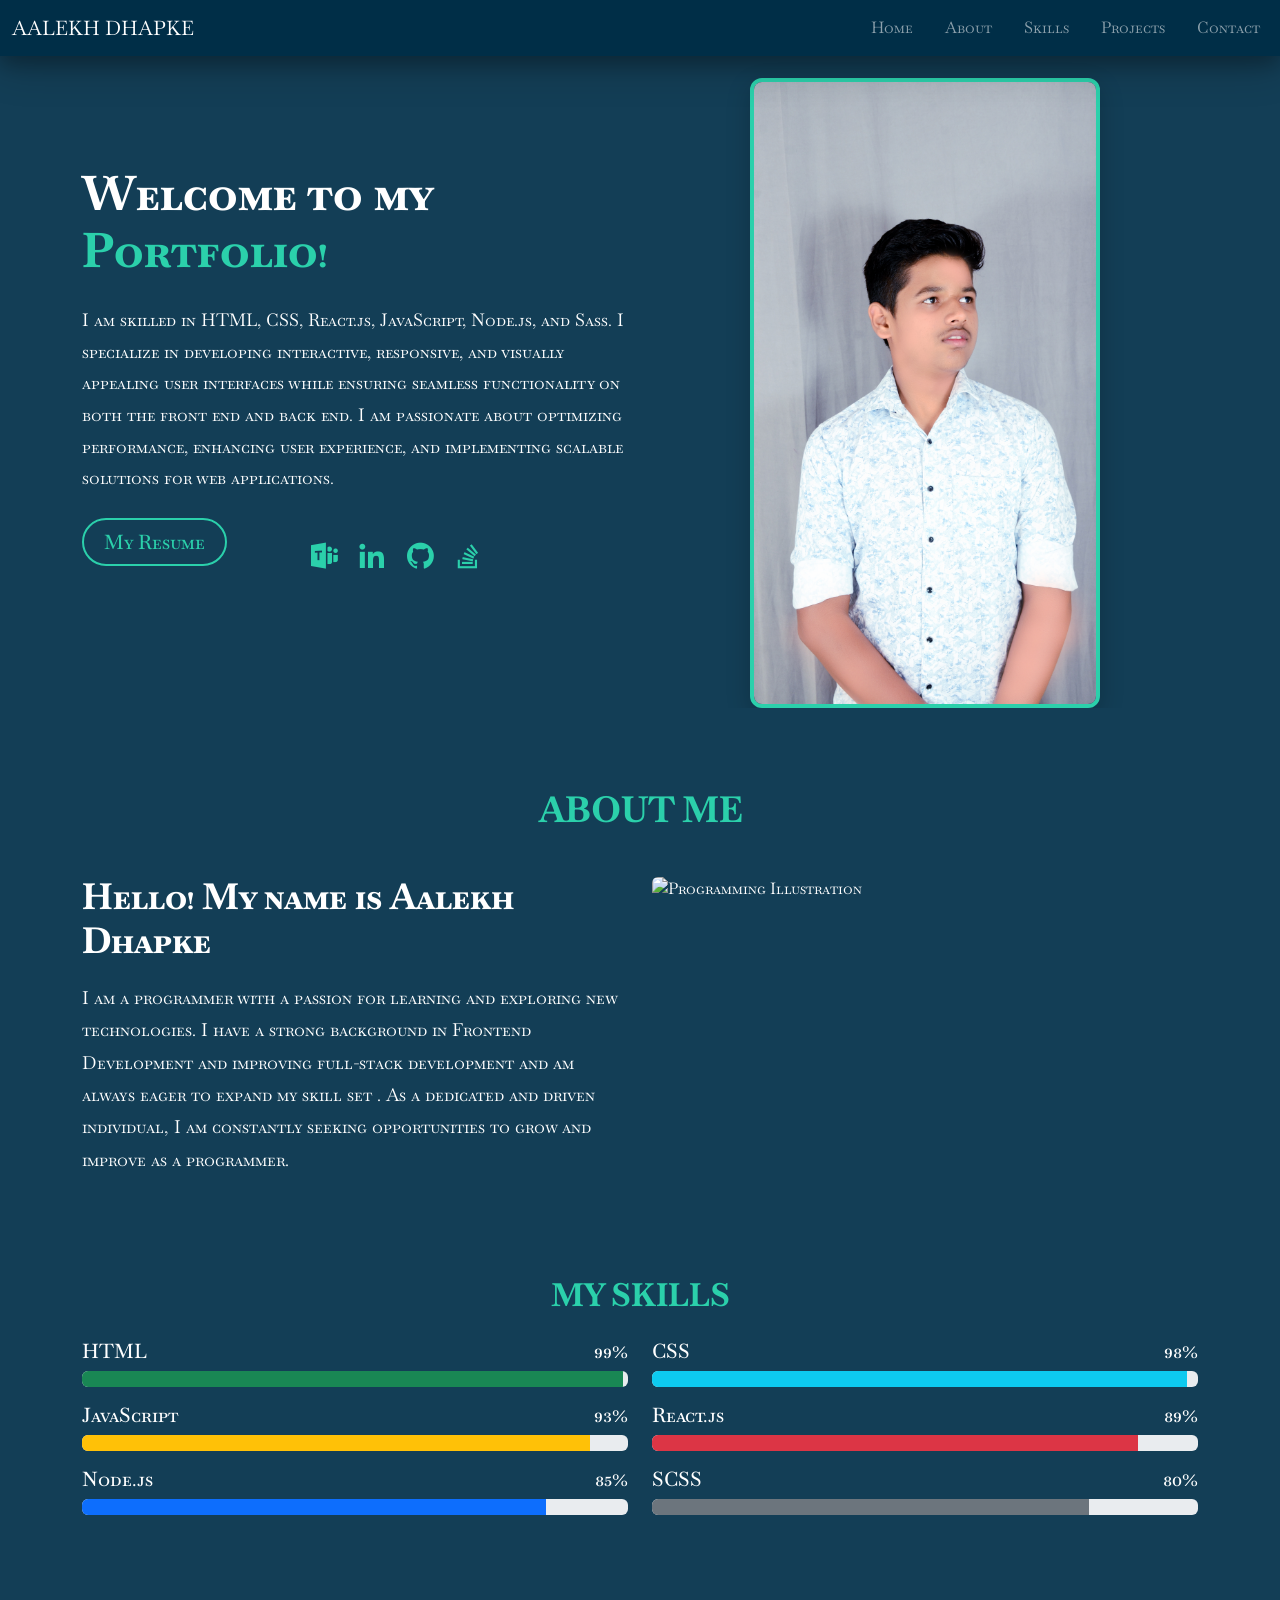
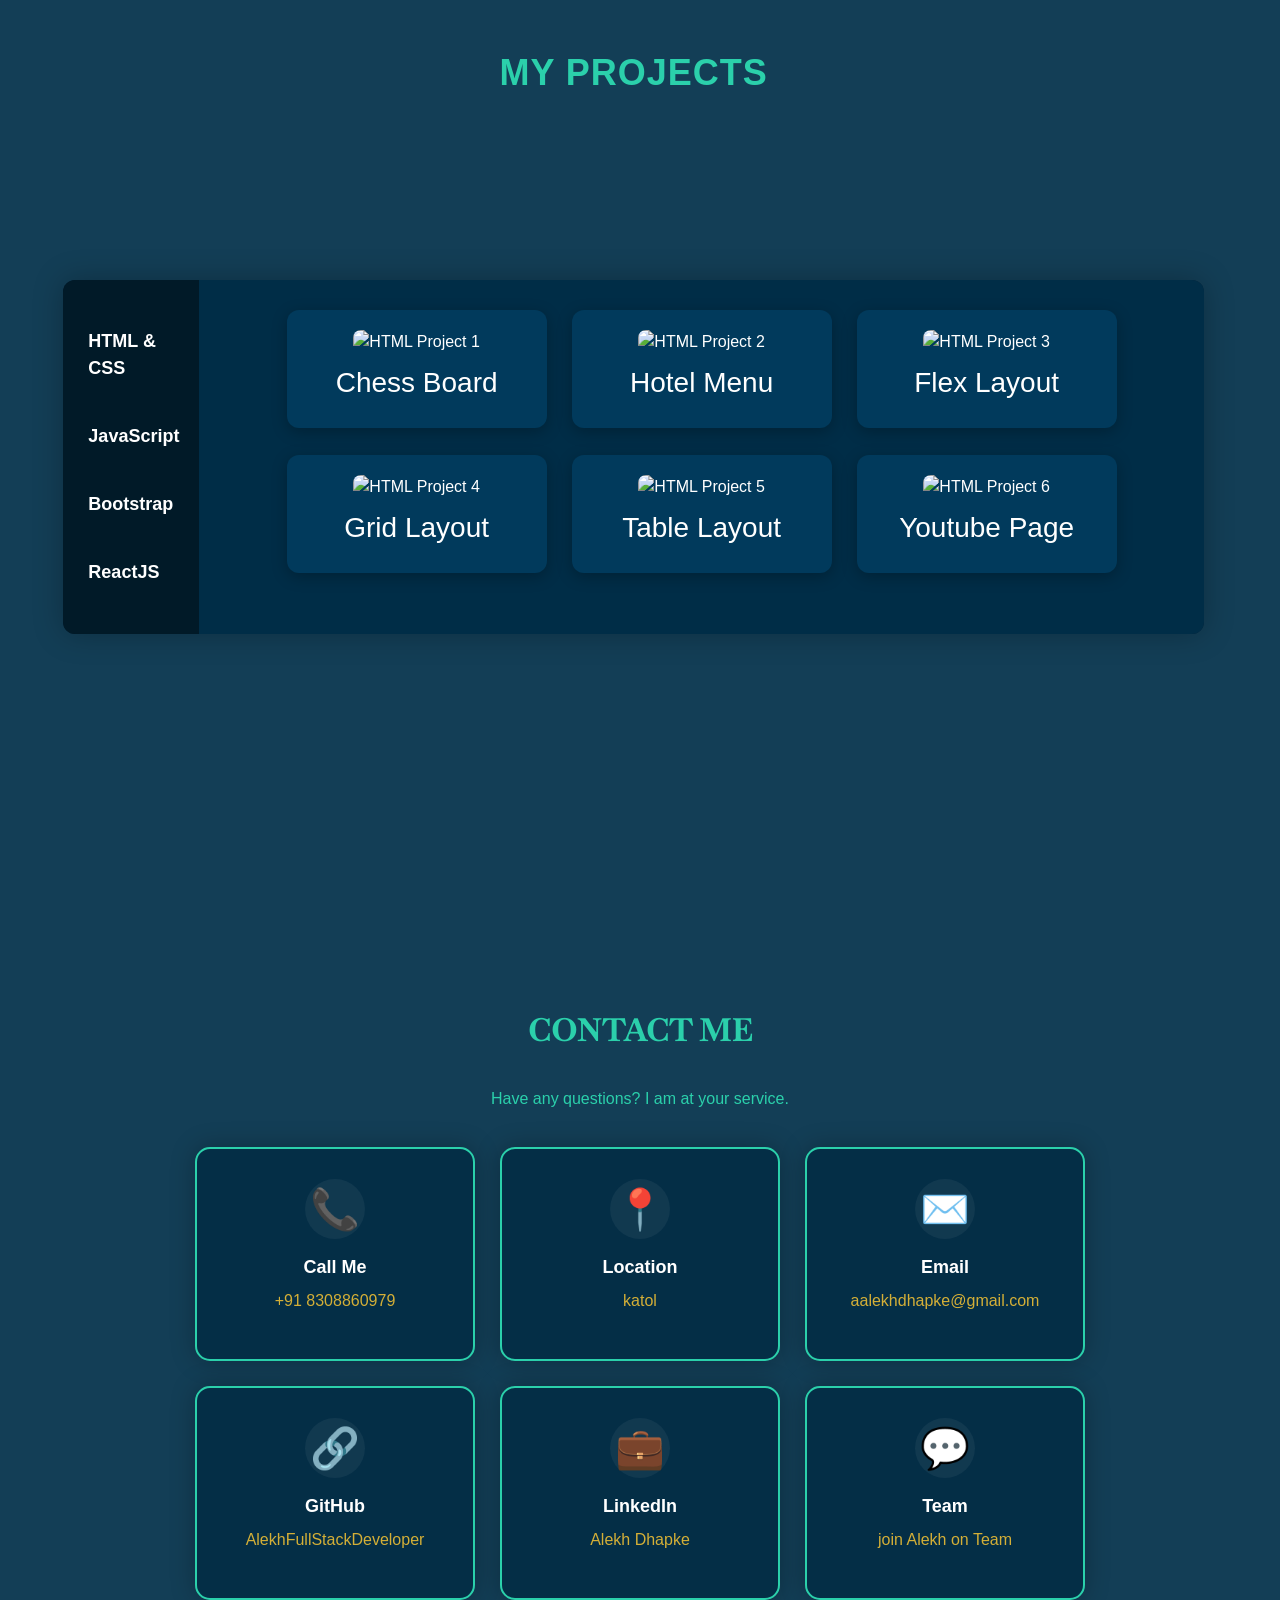
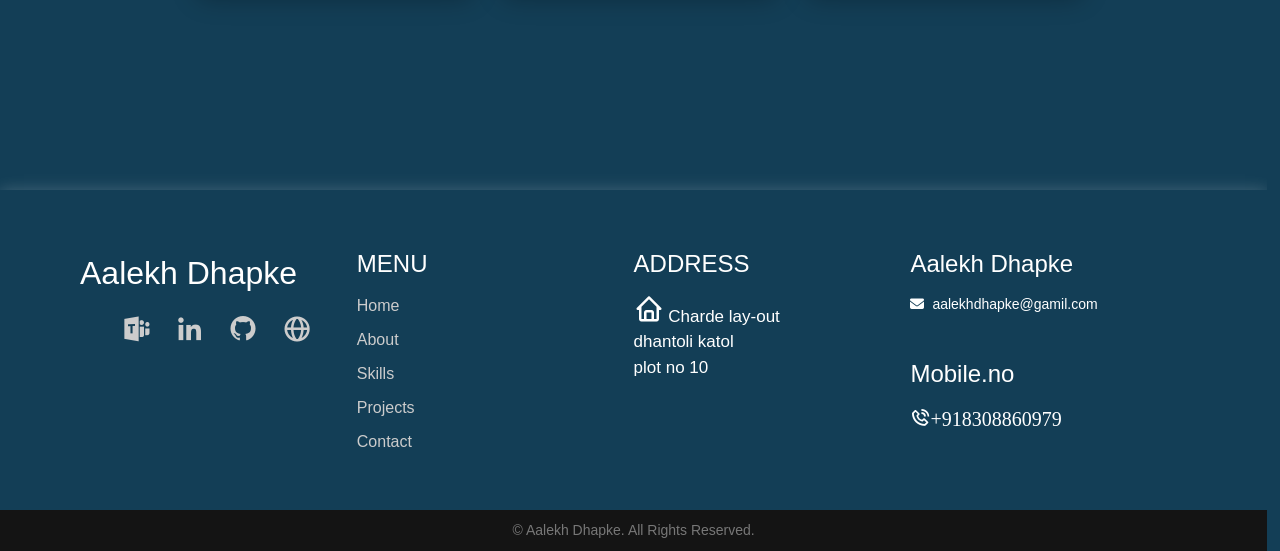
==== portfolio/index.html @ eb9d8c5d "Add files via upload portfolio projects" ====
<!DOCTYPE html>
<html lang="en">
  <head>
    <meta charset="UTF-8" />
    <meta name="viewport" content="width=device-width, initial-scale=1.0" />
    <link rel="stylesheet" href="../portfolio/files/style.css" />
    <meta
      name="description"
      content="Aalekh Dhapke - Web Developer Portfolio"
    />
    <title>Aalekh Dhapke || Portfolio</title>

    <!-- Bootstrap -->
    <link
      href="https://cdn.jsdelivr.net/npm/bootstrap@5.3.3/dist/css/bootstrap.min.css"
      rel="stylesheet"
      integrity="sha384-QWTKZyjpPEjISv5WaRU9OFeRpok6YctnYmDr5pNlyT2bRjXh0JMhjY6hW+ALEwIH"
      crossorigin="anonymous"
    />

    <script
      src="https://cdn.jsdelivr.net/npm/bootstrap@5.3.5/dist/js/bootstrap.bundle.min.js"
      integrity="sha384-k6d4wzSIapyDyv1kpU366/PK5hCdSbCRGRCMv+eplOQJWyd1fbcAu9OCUj5zNLiq"
      crossorigin="anonymous"
    ></script>

    <!-- Google Fonts -->
    <link rel="preconnect" href="https://fonts.googleapis.com" />
    <link rel="preconnect" href="https://fonts.gstatic.com" crossorigin />
    <link
      href="https://fonts.googleapis.com/css2?family=Abel&family=Baskervville+SC&family=Bebas+Neue&family=Bungee+Spice&family=Chakra+Petch:ital,wght@0,300;0,400;0,500;0,600;0,700;1,300;1,400;1,500;1,600;1,700&family=Edu+AU+VIC+WA+NT+Pre:wght@400..700&family=Luxurious+Script&family=Matemasie&family=Montserrat+Underline:ital,wght@0,100..900;1,100..900&family=Nanum+Gothic+Coding:wght@400;700&family=PT+Serif:ital,wght@0,400;0,700;1,400;1,700&family=Slabo+27px&display=swap"
      rel="stylesheet"
    />
    <link rel="preconnect" href="https://fonts.googleapis.com" />
    <link rel="preconnect" href="https://fonts.gstatic.com" crossorigin />
    <link
      rel="stylesheet"
      href="https://cdnjs.cloudflare.com/ajax/libs/font-awesome/6.5.0/css/all.min.css"
    />
    <link
      href="https://unpkg.com/boxicons@2.1.4/css/boxicons.min.css"
      rel="stylesheet"
    />
    <link
      rel="stylesheet"
      href="https://cdnjs.cloudflare.com/ajax/libs/font-awesome/6.5.0/css/all.min.css"
    />
    <link
      href="https://fonts.googleapis.com/css2?family=Abel&family=Bebas+Neue&display=swap"
      rel="stylesheet"
    />
    <link href="https://unpkg.com/aos@2.3.1/dist/aos.css" rel="stylesheet" />

    <link
      href="https://unpkg.com/boxicons@2.1.4/css/boxicons.min.css"
      rel="stylesheet"
    />
    <link
      rel="icon"
      type="image/x-icon"
      href="./assets/images/cropped_image.png"
    />
  </head>

  <body class="body" id="top">
    <!-- Navigation -->

    <nav class="navbar navbar-expand-md navbar-dark fixed-top">
      <div class="container-fluid">
        <a class="navbar-brand" href="#top">Aalekh Dhapke</a>
        <button
          class="navbar-toggler"
          type="button"
          data-bs-toggle="collapse"
          data-bs-target="#navbarNav"
        >
          <span class="navbar-toggler-icon"></span>
        </button>
        <div class="collapse navbar-collapse" id="navbarNav">
          <div class="navbar-nav ms-auto gap-3">
            <a class="nav-link" href="#top">Home</a>
            <a class="nav-link" href="#about">About</a>
            <a class="nav-link" href="#skill">Skills</a>
            <a class="nav-link" href="#projects">Projects</a>
            <a class="nav-link" href="#contact">Contact</a>
        </div>
        
        </div>
      </div>
    </nav>

    <!-- Home Section -->

    <section id="home" class="d-flex align-items-center">
      <div class="container">
        <div class="row align-items-center">
          <br />
          <!-- Text Content -->
          <div class="col-md-6 text-white">
            <h1>
              Welcome to my <span style="color: #2bd0ab">Portfolio!</span>
            </h1>

            <p class="mt-4">
              I am skilled in HTML, CSS, React.js, JavaScript, Node.js, and
              Sass. I specialize in developing interactive, responsive, and
              visually appealing user interfaces while ensuring seamless
              functionality on both the front end and back end. I am passionate
              about optimizing performance, enhancing user experience, and
              implementing scalable solutions for web applications.
            </p>

            <div class="mt-4">
              <a href="../portfolio/files/resume.html" class="btn btn-outline-primary">
                <h5 class="mb-0">My Resume</h5>
              </a>
            </div>

            <!-- Social Icons -->
            <div class="mt-4">
              <div class="social-icons d-flex gap-3">
                <a
                  href="https://join.skype.com/invite/qLNg1suzJAgg"
                  target="_blank"
                >
                  <i class="bx bxl-microsoft-teams"></i>
                </a>
                <a
                  href="https://www.linkedin.com/in/aalekh-dhapke-a2051a313"
                  target="_blank"
                >
                  <i class="bx bxl-linkedin"></i>
                </a>
                <a href="https://github.com/dashboard" target="_blank">
                  <i class="bx bxl-github"></i>
                </a>
                <a
                  href="https://stackoverflow.com/users/26133585/aalekh-dhapke?tab=profile"
                  target="_blank"
                >
                  <i class="bx bxl-stack-overflow"></i>
                </a>
              </div>
            </div>
          </div>
          <!-- Image Content -->
          <div class="col-md-6 text-center">
            <div class="profile-image-wrapper">
              <img
                src="../portfolio/assets/images/prtfolioimg.JPG"
                alt="Profile Image"
              />
            </div>
          </div>
        </div>
      </div>
    </section>

    <!-- </div> -->

    <!-- About Section -->
    <section id="about" class="d-flex align-items-center">
      <h2 class="text-center text-uppercase fw-bold" style="color: #2bd0ab">
        About Me
      </h2>
      <br />

      <div class="container">
        <div class="row">
          <!-- Text Content -->
          <div class="col-md-6">
            <h2>Hello! My name is Aalekh Dhapke</h2>
            <p>
              I am a programmer with a passion for learning and exploring new
              technologies. I have a strong background in Frontend Development
              and improving full-stack development and am always eager to expand
              my skill set . As a dedicated and driven individual, I am
              constantly seeking opportunities to grow and improve as a
              programmer.
            </p>
          </div>
          <!-- Image -->
          <div class="col-md-6">
            <img
              src="https://spectrum.ieee.org/media-library/image.jpg?id=25587918"
              alt="Programming Illustration"
              class="img-fluid rounded"
            />
          </div>
        </div>
      </div>
    </section>
    <!-- About Section End -->
    <!-- Skills Section -->
    <section id="skill" class="d-flex align-items-center">
      <div class="container">
        <h2 class="text-center text-uppercase fw-bold" style="color: #2bd0ab">
          My Skills
        </h2>

        <div class="row mt-4">
          <!-- Skill 1 -->
          <div class="col-md-6 mb-3">
            <h5>HTML <span class="float-end">99%</span></h5>
            <div class="progress">
              <div class="progress-bar bg-success" style="width: 99%"></div>
            </div>
          </div>

          <!-- Skill 2 -->
          <div class="col-md-6 mb-3">
            <h5>CSS <span class="float-end">98%</span></h5>
            <div class="progress">
              <div class="progress-bar bg-info" style="width: 98%"></div>
            </div>
          </div>

          <!-- Skill 3 -->
          <div class="col-md-6 mb-3">
            <h5>JavaScript <span class="float-end">93%</span></h5>
            <div class="progress">
              <div class="progress-bar bg-warning" style="width: 93%"></div>
            </div>
          </div>

          <!-- Skill 4 -->
          <div class="col-md-6 mb-3">
            <h5>React.js <span class="float-end">89%</span></h5>
            <div class="progress">
              <div class="progress-bar bg-danger" style="width: 89%"></div>
            </div>
          </div>

          <!-- Skill 5 -->
          <div class="col-md-6 mb-3">
            <h5>Node.js <span class="float-end">85%</span></h5>
            <div class="progress">
              <div class="progress-bar bg-primary" style="width: 85%"></div>
            </div>
          </div>

          <!-- Skill 6 -->
          <div class="col-md-6 mb-3">
            <h5>SCSS <span class="float-end">80%</span></h5>
            <div class="progress">
              <div class="progress-bar bg-secondary" style="width: 80%"></div>
            </div>
          </div>
        </div>
      </div>
    </section>
    <!-- Projects Section -->
    <section id="projects" class="project-tab-section">
      <h2 class="text-center text-uppercase" style="color: #2bd0ab">
        My Projects
      </h2>
      <div class="tab-container">
        <!-- Radio Buttons -->
        <input type="radio" name="tabset" id="project1" checked />
        <input type="radio" name="tabset" id="project3" />
        <input type="radio" name="tabset" id="project4" />
        <input type="radio" name="tabset" id="project5" />

        <!-- Sidebar Tabs -->
        <aside class="tab-sidebar">
          <label for="project1" class="tab-link"><span>HTML & CSS</span></label>
          <label for="project3" class="tab-link"><span>JavaScript</span></label>
          <label for="project4" class="tab-link"><span>Bootstrap</span></label>
          <label for="project5" class="tab-link"><span>ReactJS</span></label>
        </aside>

        <!-- Tab Content -->
        <div class="tab-content">
          <!-- HTML Projects -->
          <div class="content content1">
   <a href="../portfolio/Pages/css/chess.html ">
    <div class="project-card">
      <img
        src=" https://images.pexels.com/photos/260024/pexels-photo-260024.jpeg?auto=compress&cs=tinysrgb&dpr=1&w=500 "
        alt="HTML Project 1"
      />
      <h3>Chess Board</h3>
    </div>
   </a>
            <a href="../portfolio/Pages/css/hotel _menu.html"><div class="project-card">
              <img
                src="https://149842033.v2.pressablecdn.com/wp-content/uploads/2018/08/caviar-free-bootstrap-hotel-templates.jpg "
                alt="HTML Project 2"
              />
              <h3>Hotel Menu</h3>
            </div>
          </a>
            <a href="../portfolio/Pages/html/flex/newflex_second.html">
              <div class="project-card">
                <img
                  src=" https://encrypted-tbn0.gstatic.com/images?q=tbn:ANd9GcSzGCZrYle-Xjs2CC7XX3f0k0Yeo6_dO0OeRg&s"
                  alt="HTML Project 3"
                />
                <h3>Flex Layout</h3>
              </div>
            </a>
            <a href=""><div class="project-card">
              <img
                src="https://media2.dev.to/dynamic/image/width=1600,height=900,fit=cover,gravity=auto,format=auto/https%3A%2F%2Fdev-to-uploads.s3.amazonaws.com%2Fuploads%2Farticles%2F168ngpvu6jz1u6w0ybr6.png"
                alt="HTML Project 4"
              />
              <h3>Grid Layout</h3>
            </div>
          </a>
            <a href="../portfolio/Pages/css/scrolling_page.html">
              <div class="project-card">
                <img
                  src=" https://i.ytimg.com/vi/biI9OFH6Nmg/maxresdefault.jpg"
                  alt="HTML Project 5"
                />
                <h3>Table Layout</h3>
              </div>
            </a>
          <a href="../portfolio/Pages/css/youtube_new.html">
            <div class="project-card">
              <img
                src="https://www.impactplus.com/hubfs/Updated%20Featured%20Images%202021/How-to-create-a-Youtube-channel-for-business.jpg "
                alt="HTML Project 6"
              />
              <h3>Youtube Page</h3>
            </div>
          </div>
          </a>
          <!-- JavaScript Projects -->
          <div class="content content3">
            <a href="../portfolio/Pages/js/calculator.html ">
              <div class="project-card">
                <img
                  src="  https://images.squarespace-cdn.com/content/v1/5d6151725467960001ff4fa2/1598029008571-9JIVLNE7PQ549D0H47OZ/Calculator_page.jpg"
                  alt="JS Project 1"
                />
                <h3>Calculator</h3>
              </div>
            </a>
           <a href="../portfolio/Pages/js/grade.html">
            <div class="project-card">
              <img
                src="https://martyndow.weebly.com/uploads/1/3/6/1/13619552/5146773.jpg?1408231285"
                alt="JS Project 2"
              />
              <h3>Grade Tracker</h3>
            </div>
           </a>
           <a href="../portfolio/Pages/js/login.html">
            <div class="project-card">
              <img
                src="https://img.freepik.com/free-vector/space-login-landing-page-template_23-2148260289.jpg?semt=ais_hybrid&w=740"
                alt="JS Project 3"
              />
              <h3>Login page</h3>
            </div>
           </a>
           <a href="../portfolio/Pages/js/widrawl.html">
            <div class="project-card">
              <img
                src="https://www.investopedia.com/thmb/H91ZiQqeliUntMd15qB097UjGbM=/1500x0/filters:no_upscale():max_bytes(150000):strip_icc()/withdrawal.asp-final-1-9d8707ba6a6d47a6ba6e858b53d2170a.png"
                alt="JS Project 4"
              />
              <h3>Withdrawal page</h3>
            </div>
           </a>
            <a href="../portfolio/Pages/js/evenodd.html">
              <div class="project-card">
                <img
                  src="https://docs.vultr.com/public/doc-assets/collection-items/668/df7aae24-7f22-4614-9527-297051cc41a4.jpg"
                  alt="JS Project 5"
                />
                <h3>Even or Odd</h3>
              </div>
            </a>
           <a href="../portfolio/Pages/js/360days.html">
            <div class="project-card">
              <img
                src=" https://www.investopedia.com/thmb/3GXTAsHdepwJucJHAOyob87I1sQ=/1500x0/filters:no_upscale():max_bytes(150000):strip_icc()/Commercial-Year-Final-e26d3cabce8a430fb5dc925091d7b442.jpg"
                alt="JS Project 6"
              />
              <h3>360 days</h3>
            </div>
          </div>

           </a>
          <!-- Bootstrap Projects -->
          <div class="content content4">
           <a href="">
            <div class="project-card">
              <img
                src="https://images01.nicepagecdn.com/page/57/28/website-template-preview-57286.jpg"
                alt="Bootstrap Project 1"
              />
              <h3>Stationery website</h3>
            </div>
           </a>
           <a href="">
            <div class="project-card">
              <img
                src=" https://cdn2.vectorstock.com/i/1000x1000/47/01/hardware-shop-landing-page-template-male-vector-44814701.jpg"
                alt="Bootstrap Project 2"
              />
              <h3>Hardware store</h3>
            </div>
          </div
           </a>

          <!-- ReactJS Projects -->
          <div class="content content5">
           <a href="https://ornate-mandazi-6b97d1.netlify.app/">
            <div class="project-card">
              <img
                src="https://encrypted-tbn0.gstatic.com/images?q=tbn:ANd9GcQLtRzflsvs5pvE_bTnEiP-_KR7eL31oN8xLg&s"
                alt="React Project 1"
              />
              <h3>IMDb Page</h3>
            </div>
           </a>
            <a href="">
              <div class="project-card">
                <img
                  src="[data-uri]"
                  alt="React Project 2"
                />
                <h3>Amazon Page</h3>
              </div>
            </a>
            <a href="">
              <div class="project-card">
                <img
                  src="https://yt3.googleusercontent.com/avD7FJaMFGoSK1I3QlSqIdVxROTvqoRMSOfaPeQVPk6WSbV3H1P2PPdHBD-TPU_1XjBZ7QawtQ=s900-c-k-c0x00ffffff-no-rj"
                  alt="React Project 3"
                />
                <h3>Actor movies</h3>
              </div>
            </a>
           <a href="">
            <div class="project-card">
              <img
                src="https://encrypted-tbn0.gstatic.com/images?q=tbn:ANd9GcR4qgd2pMlPF93TAJVH1hOjJxJIeD0I9n9sQA&s"
                alt="React Project 4"
              />
              <h3>multiplaction Tables</h3>
            </div>
           </a>
           <a href="https://radiant-cocada-0c513b.netlify.app/">
            <div class="project-card">
              <img
                src="https://www.dreamfoodscaribe.com/wp-content/uploads/2023/07/types-of-fruits.webp"
                alt="React Project 4"
              />
              <h3>Fruits selector</h3>
            </div>
           </a>
          </div>
        </div>
      </div>
    </section>

    <!-- Skills Section -->

    <!-- Contact Section -->
    <section id="contact">
      <h2 class="text-center text-uppercase fw-bold" style="color: #2bd0ab">
        Contact Me
      </h2>
      <div class="contact-header">
        <p style="color: #2bd0ab">Have any questions? I am at your service.</p>
        <div class="contact-container">
          <a href="tel:+91 8308860979" class="contact-item">
            <div class="icon">📞</div>
            <strong>Call Me</strong>
            <p>+91 8308860979</p>
          </a>

          <a
            href=" https://maps.app.goo.gl/VvUPcsK2Vo5DvZUe6"
            class="contact-item"
          >
            <div class="icon">📍</div>
            <strong>Location</strong>
            <p>katol</p>
          </a>

          <a href="mailto:aalekhdhapke@gmail.com" class="contact-item">
            <div class="icon">✉️</div>
            <strong>Email</strong>
            <p>aalekhdhapke@gmail.com</p>
          </a>

          <a
            href=" https://github.com/aalekhdhapke/portfolio"
            class="contact-item"
          >
            <div class="icon">🔗</div>
            <strong>GitHub</strong>
            <p>AlekhFullStackDeveloper</p>
          </a>

          <a
            href="https://www.linkedin.com/in/aalekh-dhapke-a2051a313/?otpToken=MTMwNjFkZTYxMjJmYzFjMGJjMjYwZmViNDExZGUzYjE4ZWNlZDQ0NzlmYWI4NjZiN2JjZTAxNmE0YzU4NTRmNmY1ZGNkNGU5NjZjNmNiZWI0M2IzZDBiYWE4M2U0ZGJhYzk2OTEyNDNhMjAwMGY4OTNkYjFmOWU0LDEsMQ%3D%3D&midSig=32uVv1ybjr6XA1&eid=m3figo-m4tmq7bp-yj&midToken=AQHFyrCGVjvEoA&trkEmail=eml-email_job_alert_digest_01-header-0-profile_glimmer-null-m3figo%7Em4tmq7bp%7Eyj-null-null&trk=eml-email_job_alert_digest_01-header-0-profile_glimmer&originalSubdomain=in"
            class="contact-item"
          >
            <div class="icon">💼</div>
            <strong>LinkedIn</strong>
            <p>Alekh Dhapke</p>
          </a>

          <a
            href="https://join.skype.com/invite/qLNg1suzJAgg"
            class="contact-item"
          >
            <div class="icon">💬</div>
            <strong>Team</strong>
            <p>join Alekh on Team</p>
          </a>
        </div>
      </div>
    </section>

    <!-- Footer -->
    <div class="footer-body">
      <footer>
        <div class="footer">
          <div class="footer-left">
            &nbsp; &nbsp; &nbsp; &nbsp; &nbsp;&nbsp;
            <h2>Aalekh Dhapke</h2>
            <br />

            <div class="social-icons">
              <a
                href="https://join.skype.com/invite/qLNg1suzJAgg"
                style="font-size: 30px"
              >
                <i class="bx bxl-microsoft-teams"></i>
              </a>
              <a
                href=" https://www.linkedin.com/in/aalekh-dhapke-a2051a313/?otpToken=MTMwNjFkZTYxMjJmYzFjMGJjMjYwZmViNDExZGUzYjE4ZWNlZDQ0NzlmYWI4NjZiN2JjZTAxNmE0YzU4NTRmNmY1ZGNkNGU5NjZjNmNiZWI0M2IzZDBiYWE4M2U0ZGJhYzk2OTEyNDNhMjAwMGY4OTNkYjFmOWU0LDEsMQ%3D%3D&midSig=32uVv1ybjr6XA1&eid=m3figo-m4tmq7bp-yj&midToken=AQHFyrCGVjvEoA&trkEmail=eml-email_job_alert_digest_01-header-0-profile_glimmer-null-m3figo%7Em4tmq7bp%7Eyj-null-null&trk=eml-email_job_alert_digest_01-header-0-profile_glimmer&originalSubdomain=in"
                style="font-size: 30px"
              >
                <i class="bx bxl-linkedin"></i>
              </a>
              <a href="https://github.com/dashboard" style="font-size: 30px">
                <i class="bx bxl-github"></i>
              </a>
              <a href=" #top" style="font-size: 30px">
                <i class="bx bx-globe"></i>
              </a>
            </div>
          </div>

          <div class="footer-menu">
            <h4>MENU</h4>
            <ul>
              <li><a href="#top">Home</a></li>
              <li><a href="#about">About</a></li>
              <li><a href="#skill">Skills</a></li>
              <li><a href="#projects">Projects</a></li>
              <li><a href="#contact">Contact</a></li>
            </ul>
          </div>

          <div class="footer-address">
            <h4>ADDRESS</h4>
            <a
              href=" https://maps.app.goo.gl/X8V5Yi5DyyrRQ8hY9"
              style="font-size: 17px"
            >
              <i class="bx bx-home" style="font-size: 30px"></i> Charde lay-out
              <br />
              dhantoli katol <br />
              plot no 10</a
            >
          </div>

          <div class="footer-contact">
            <h4>Aalekh Dhapke</h4>
            <a href="mailto:aalekhDhapke@gmail.com" style="font-size: 30px"
              ><div class="email">
                <i class="fas fa-envelope"></i> aalekhdhapke@gamil.com
              </div></a
            >
            <br />
            <h4>Mobile.no</h4>
            <a href="tel:+918308860979" style="font-size: 20px">
              <i class="bx bx-phone-call">+918308860979</i></a
            >
          </div>
        </div>

        <a href="mailto:aalekhdhapke@gmail.com">
          <div class="footer-bottom">
            © Aalekh Dhapke. All Rights Reserved.
          </div></a
        >
      </footer>
    </div>
  </body>
</html>
---- portfolio/files/style.css ----
html,
body {
  width: 99vw;
  overflow-x: hidden;
}

section {
  width: 99vw;
}
.container,
.wrapper {
  max-width: 99vw;
  width: 100%;
  overflow-x: hidden;
}
html {
  scroll-behavior: smooth;
}
.body {
  /* background-color: #000000db; */
  background: #002f49ec;
  color: #fff;
  margin: 0;
  font-family: "Baskervville SC", serif;
  font-weight: 400;
  font-style: normal;
  text-decoration: none;
}

section {
  display: flex;
  align-items: center;
  justify-content: center;
  flex-direction: column;
  min-height: 9vh;
  width: 100vw;
  margin: 0 auto;
  padding: 40px 20px; 
  box-sizing: border-box;
}


/* Navbar  */
.navbar {
  background: #002e47;
  width: 100%;
  padding: 10px 20px;
  display: flex;
  justify-content: space-between;
  align-items: center;
  box-shadow: 0 8px 20px rgba(0, 0, 0, 0.25), 0 12px 40px rgba(0, 0, 0, 0.2);
  position: fixed;
  top: 0;
  z-index: 1000;
}

.navbar-brand {
  font-size: 48px;
  color: #2bd0ab;
  text-transform: uppercase;
  text-decoration: none;
  transition: all 0.3s ease;
  display: inline-block;
}

.navbar-brand:hover,
.navbar-brand:active {
  color: #00ffaa;
  transform: scale(1.05);
  text-shadow: 0 0 8px rgba(0, 255, 170, 0.6);
}

.nav-item a {
  color: #fff;
  text-decoration: none;
  font-size: 18px;
  margin: 0 15px;
  transition: color 0.3s ease, transform 0.3s ease;
}

.nav-item a:hover {
  color: #2bd0ab;
  transform: scale(1.1);
}

/* Home Section */

#home h1 {
  font-size: 3rem;
  font-weight: bold;
  line-height: 1.2;
}

#home p {
  font-size: 1.1rem;
  line-height: 1.8;
}

#home .btn-primary {
  background-color: #2bd0ab;
  border: none;
  color: #fff;
  padding: 10px 20px;
  border-radius: 30px;
  transition: background-color 0.3s ease;
}

#home .btn-primary:hover {
  background-color: #2bd0ab;
}

#home .btn-outline-primary {
  color: #2bd0ab;
  border: 2px solid #2bd0ab;
  padding: 10px 20px;
  border-radius: 30px;
  transition: all 0.3s ease;
}

#home .btn-outline-primary:hover {
  background-color: #2bd0ab;
  color: #fff;
}


/* image */

.profile-image-wrapper img {
  max-width: 100%;
  border-radius: 50%;
  border: 4px solid #2bd0ab;
  box-shadow: 0 0 20px #2bd0ab66;
  transition: transform 0.3s ease;
}


.profile-image-wrapper img {
  width: 100%;
  max-width: 350px;
  height: 70vh;
  border: 4px solid #2bd0ab;
  border-radius: 12px;
  object-fit: cover;
  box-shadow: 0 8px 24px rgba(0, 0, 0, 0.2);
  transition: transform 0.3s ease, box-shadow 0.3s ease;
  margin-top: 7%;
}

@media (max-width: 768px) {
  .profile-image-wrapper img {
    max-width: 80vw;
    border-width: 3px;
  }
}

/* social icon */

.social-icons {
  justify-content: center;
  margin-left: 15%;
  margin-top: -10%;
  flex-wrap: wrap;
}

.social-icons a {
  font-size: 32px;
  color: #2bd0ab;
  transition: transform 0.3s ease, color 0.3s ease;
}

.social-icons a:hover {
  color: #00ffd5;
  transform: scale(1.2);
}

/* Responsive adjustments */
@media (max-width: 768px) {
  .social-icons {
    margin-left: 0;
    justify-content: center;
    margin-top: -8%;

  }}
  @media (max-width: 404px) {
    .social-icons {
      margin-left: 0;
      justify-content: center;
      margin-top: -8%;
  
    }
  }
  @media (max-width: 600px) {
    .social-icons {
      margin-left: 0;
      justify-content: center;
      margin-top: -8%;
  
    }
  }


/* Stack icons in mobile view */
@media (max-width: 768px) {
  #home {
    text-align: center;
  }

  .social-icons {
    justify-content: center;
    flex-wrap: wrap;
  }

  .profile-image-wrapper img {
    width: 60vw;
    height: auto;
  }
}
/* About Section */

#about h2 {
  font-size: 36px;
  font-weight: bold;
  margin-bottom: 20px;
}

#about p {
  font-size: 18px;
  line-height: 1.8;
  margin-bottom: 20px;
}

.stack-icons i {
  font-size: 32px;
  margin: 10px;
  color: #2bd0ab;
}

.stack-icons i:hover {
  transform: scale(1.2);
  color: #1a9f85;
}

#about img {
  width: 100%;
  border-radius: 10px;
}

/* Projects Section */
.project-card {
  padding: 15px;
  border-radius: 15px;
  background-color: #ffffff11;
  transition: transform 0.3s ease, box-shadow 0.3s ease;
}
.project-card:hover {
  transform: translateY(-5px);
  box-shadow: 0 10px 20px rgba(0, 0, 0, 0.2);
}



#projects a {
  text-decoration: none;
  color: rgb(255, 255, 255);
}

.project-tab-section {
  padding: 80px 0;
  font-family: "Segoe UI", sans-serif;
  min-height: 100vh;
  color: #fff;
  max-width: 100%;
}

.project-tab-section h2 {
  color: #2bd0ab;
  font-size: 36px;
  font-weight: 700;
  margin-bottom: 30px;
  letter-spacing: 1px;
}

.tab-container {
  display: flex;
  width: 90%;
  margin: auto;
  border-radius: 12px;
  overflow: hidden;
  box-shadow: 0 0 30px rgba(0, 0, 0, 0.25);
  background: #011c30ec;
  text-decoration: none;
}

/* Hide radio buttons */
.tab-container input[type="radio"] {
  display: none;
}

/* Sidebar Tabs */
.tab-sidebar {
  width: 220px;
  background: #011a28;
  display: flex;
  flex-direction: column;
  gap: 5px;
  padding: 30px 0;
}

.tab-link {
  padding: 18px 20px;
  font-weight: 600;
  font-size: 18px;
  cursor: pointer;
  transition: all 0.3s;
  color: #ffffff;
  border-left: 5px solid transparent;
}

.tab-link:hover {
  background: #013b5a;
  color: #2bd0ab;
}

/* Main Content Area */
.tab-content {
  flex-grow: 1;
  padding: 30px;
  display: flex;
  flex-wrap: wrap;
  justify-content: center;
  gap: 25px;
  background: #002f49ec;
}

.content {
  display: none;
}

input#project1:checked ~ .tab-content .content1,
input#project3:checked ~ .tab-content .content3,
input#project4:checked ~ .tab-content .content4,
input#project5:checked ~ .tab-content .content5 {
  display: flex;
  flex-wrap: wrap;
  justify-content: center;
  gap: 25px;
}

/* Project Card */

.project-card {
  background: #013a5c;
  border-radius: 12px;
  width: 260px;
  padding: 20px;
  text-align: center;
  transition: transform 0.3s ease, box-shadow 0.3s ease;
  box-shadow: 0 4px 15px rgba(0, 0, 0, 0.25);
}

.project-card:hover {
  transform: translateY(-5px);
  box-shadow: 0 8px 25px rgba(0, 0, 0, 0.3);
}

.project-card img {
  width: 100%;
  height: 140px;
  object-fit: cover;
  border-radius: 8px;
  margin-bottom: 12px;
}

.project-card h4 {
  color: #2bd0ab;
  margin-bottom: 10px;
  font-size: 20px;
}

.project-card .buttons {
  margin-top: 10px;
  display: flex;
  justify-content: center;
  gap: 10px;
}

.project-card .buttons a {
  background: #2bd0ab;
  color: #002f49;
  padding: 6px 12px;
  border-radius: 6px;
  font-size: 14px;
  text-decoration: none;
  font-weight: 600;
  transition: background 0.3s;
}

.project-card .buttons a:hover {
  background: #1be0c0;
  color: #011a28;
}

/* Responsive Design */
@media (max-width: 768px) {
  .tab-container {
    flex-direction: column;
  }

  .tab-sidebar {
    flex-direction: row;
    width: 100%;
    justify-content: space-around;
    padding: 10px 0;
  }

  .tab-link {
    font-size: 14px;
    text-align: center;
    padding: 10px;
    flex: 1;
  }

  .project-card {
    width: 90%;
  }
}

/* contact section */
#contact {
  padding: 80px 20px; /* Top-Bottom 80px, Left-Right 20px */
  margin-top: 60px;
  margin-bottom: 60px;
}

.contact-header {
  font-family: "Arial", sans-serif;
  text-align: center;
  padding: 30px;
  color: #2bd0ab;
}

.contact-container {
  display: grid;
  grid-template-columns: repeat(auto-fit, minmax(280px, 1fr));
  gap: 25px;
  max-width: 1000px;
  margin: auto;
  padding: 20px;
}

.contact-item {
  background: #022c43d6;
  padding: 30px 20px;
  border-radius: 15px;
  transition: transform 0.3s ease, box-shadow 0.3s ease;
  box-shadow: 0 0 25px rgba(0, 0, 0, 0.25);
  text-align: center;
  border: 2px solid #2bd0ab;
  text-decoration: none;
  color: white;
  display: block;
}

.contact-item:hover {
  transform: translateY(-5px);
  box-shadow: 0 0 35px rgba(0, 255, 170, 0.4);
}

.contact-item .icon {
  font-size: 40px;
  margin-bottom: 15px;
  color: #2bd0ab;
  background-color: rgba(255, 255, 255, 0.05);
  width: 60px;
  height: 60px;
  line-height: 60px;
  border-radius: 50%;
  margin: 0 auto 15px;
}

.contact-item strong {
  font-size: 18px;
  font-weight: bold;
  color: #fff;
  display: block;
  margin-bottom: 5px;
}

.contact-item p {
  color: #d4af37;
  font-size: 16px;
  margin-top: 8px;
}

/* Footer */
.footer-body {
  max-width: 100vw;
  margin: 0;
  font-family: Arial, sans-serif;
  color: #ccc;
  background-color: transparent;
  box-shadow: 0 0 15px rgba(255, 255, 255, 0.2);
  text-decoration: none;
}
.footer {
  padding: 40px 80px;
  display: flex;
  justify-content: space-between;
  flex-wrap: wrap;
}

.footer .footer-left {
  flex: 1;
}

.footer .footer-left h2 {
  color: white;
  margin-bottom: 20px;
}

.footer .social-icons a {
  color: #ccc;
  margin-right: 15px;
  font-size: 18px;
  text-decoration: none;
  transition: color 0.3s;
}

.footer .social-icons a:hover {
  color: white;
}

.footer .footer-menu,
.footer .footer-address,
.footer .footer-contact {
  flex: 1;
  margin-top: 20px;
}

.footer h4 {
  margin-bottom: 15px;
  color: white;
}

.footer ul {
  list-style: none;
  padding: 0;
}

.footer ul li {
  margin-bottom: 10px;
}

.footer ul li a {
  text-decoration: none;
  color: #ccc;
  transition: color 0.3s;
}

.footer ul li a:hover {
  color: white;
}

.footer .footer-contact p {
  margin: 5px 0;
  text-decoration: none;
}

.footer .email {
  display: flex;
  align-items: center;
  margin-top: 5px;
  font-size: 14px;
  text-decoration: none;
}

.footer .email i {
  margin-right: 8px;
}

.footer-bottom {
  background-color: #141414;
  color: #777;
  padding: 10px 80px;
  text-align: center;
  font-size: 14px;
}

footer a {
  text-decoration: none;
  color: white;
}

/* ==================== MEDIA QUERIES ==================== */

/* Extra Small Devices (Phones <576px) */
@media (max-width: 575.98px) {
  body {
    font-size: 14px;
  }

  header,
  section {
    padding: 40px 20px;
  }

  .home-content h1 {
    font-size: 1.8rem;
  }

  .home-content p {
    font-size: 1rem;
  }

  .about-content,
  .skills-content {
    flex-direction: column;
    align-items: center;
    text-align: center;
  }

  .skills-icons {
    gap: 15px;
    flex-wrap: wrap;
  }

  .tab-container {
    flex-direction: column;
    gap: 10px;
  }

  .tab-link {
    font-size: 14px;
    padding: 6px 12px;
  }

  .project-card {
    width: 100%;
    margin-bottom: 20px;
  }

  .contact-form input,
  .contact-form textarea {
    width: 100%;
  }

  footer {
    text-align: center;
    padding: 20px;
  }
}

/* Small Devices (576px - 767.98px) */
@media (min-width: 576px) and (max-width: 767.98px) {
  body {
    font-size: 15px;
  }

  .home-content h1 {
    font-size: 2rem;
  }

  .about-content,
  .skills-content {
    flex-direction: column;
    text-align: center;
  }

  .project-card {
    width: 100%;
  }

  .tab-container {
    flex-wrap: wrap;
    justify-content: center;
  }
}

/* Medium Devices (Tablets: 768px - 991.98px) */
@media (min-width: 768px) and (max-width: 991.98px) {
  body {
    font-size: 16px;
  }

  .navbar {
    flex-direction: row;
    justify-content: space-between;
  }

  .skills-icons {
    gap: 20px;
  }

  .tab-link {
    font-size: 16px;
  }

  .project-card {
    width: 45%;
  }
}

/* Large Devices (Laptops: 992px - 1199.98px) */
@media (min-width: 992px) and (max-width: 1199.98px) {
  .project-card {
    width: 30%;
  }

  .tab-link {
    font-size: 18px;
    padding: 10px 20px;
  }
}

/* Extra Large Devices (Desktops: 1200px - 1399.98px) */
@media (min-width: 1200px) and (max-width: 1399.98px) {
  .project-card {
    width: 260px;
  }
}

/* XXL Screens (Very large desktops / 4K: 1400px and up) */
@media (min-width: 1400px) {
  .container {
    max-width: 1400px;
    margin: auto;
  }

  .project-card {
    width: 280px;
  }

  .tab-container {
    justify-content: center;
  }
}
@media (max-width: 991.98px) {
  .contact-container {
    grid-template-columns: 1fr; 
  }
}
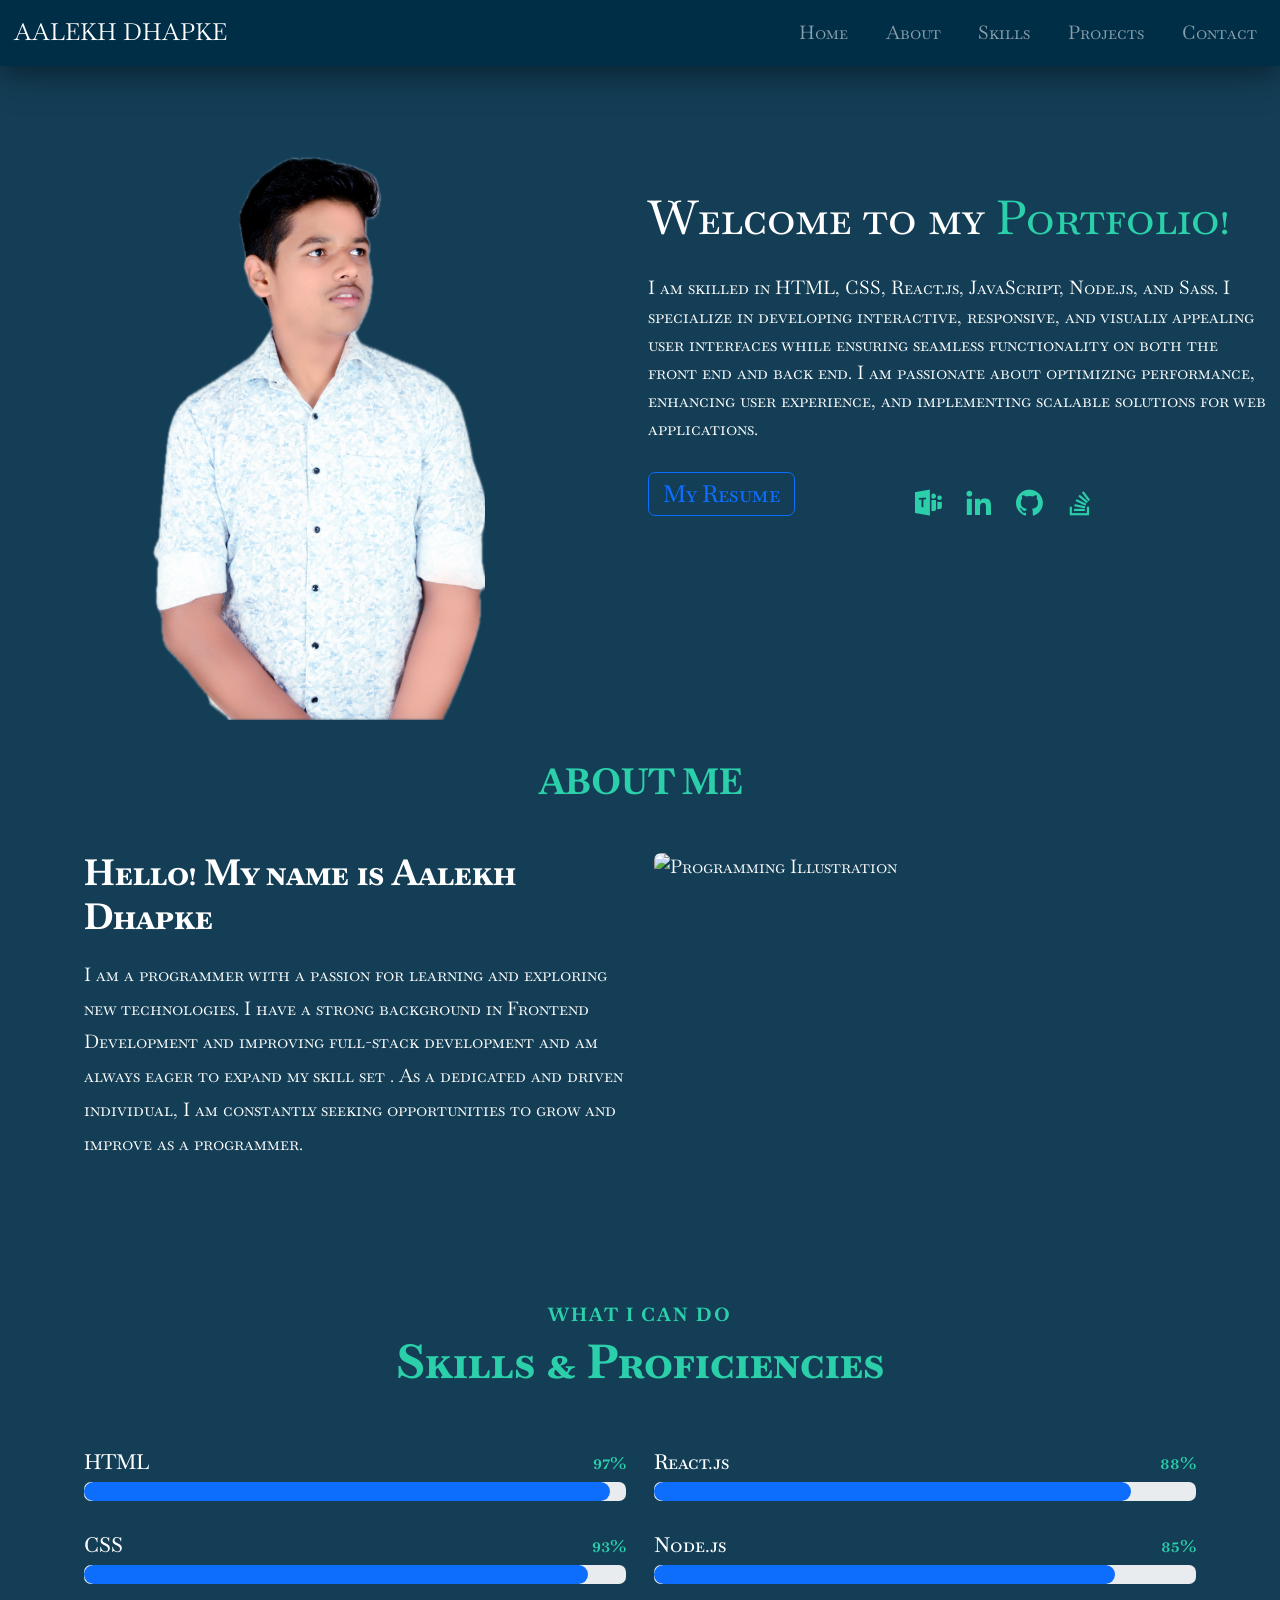
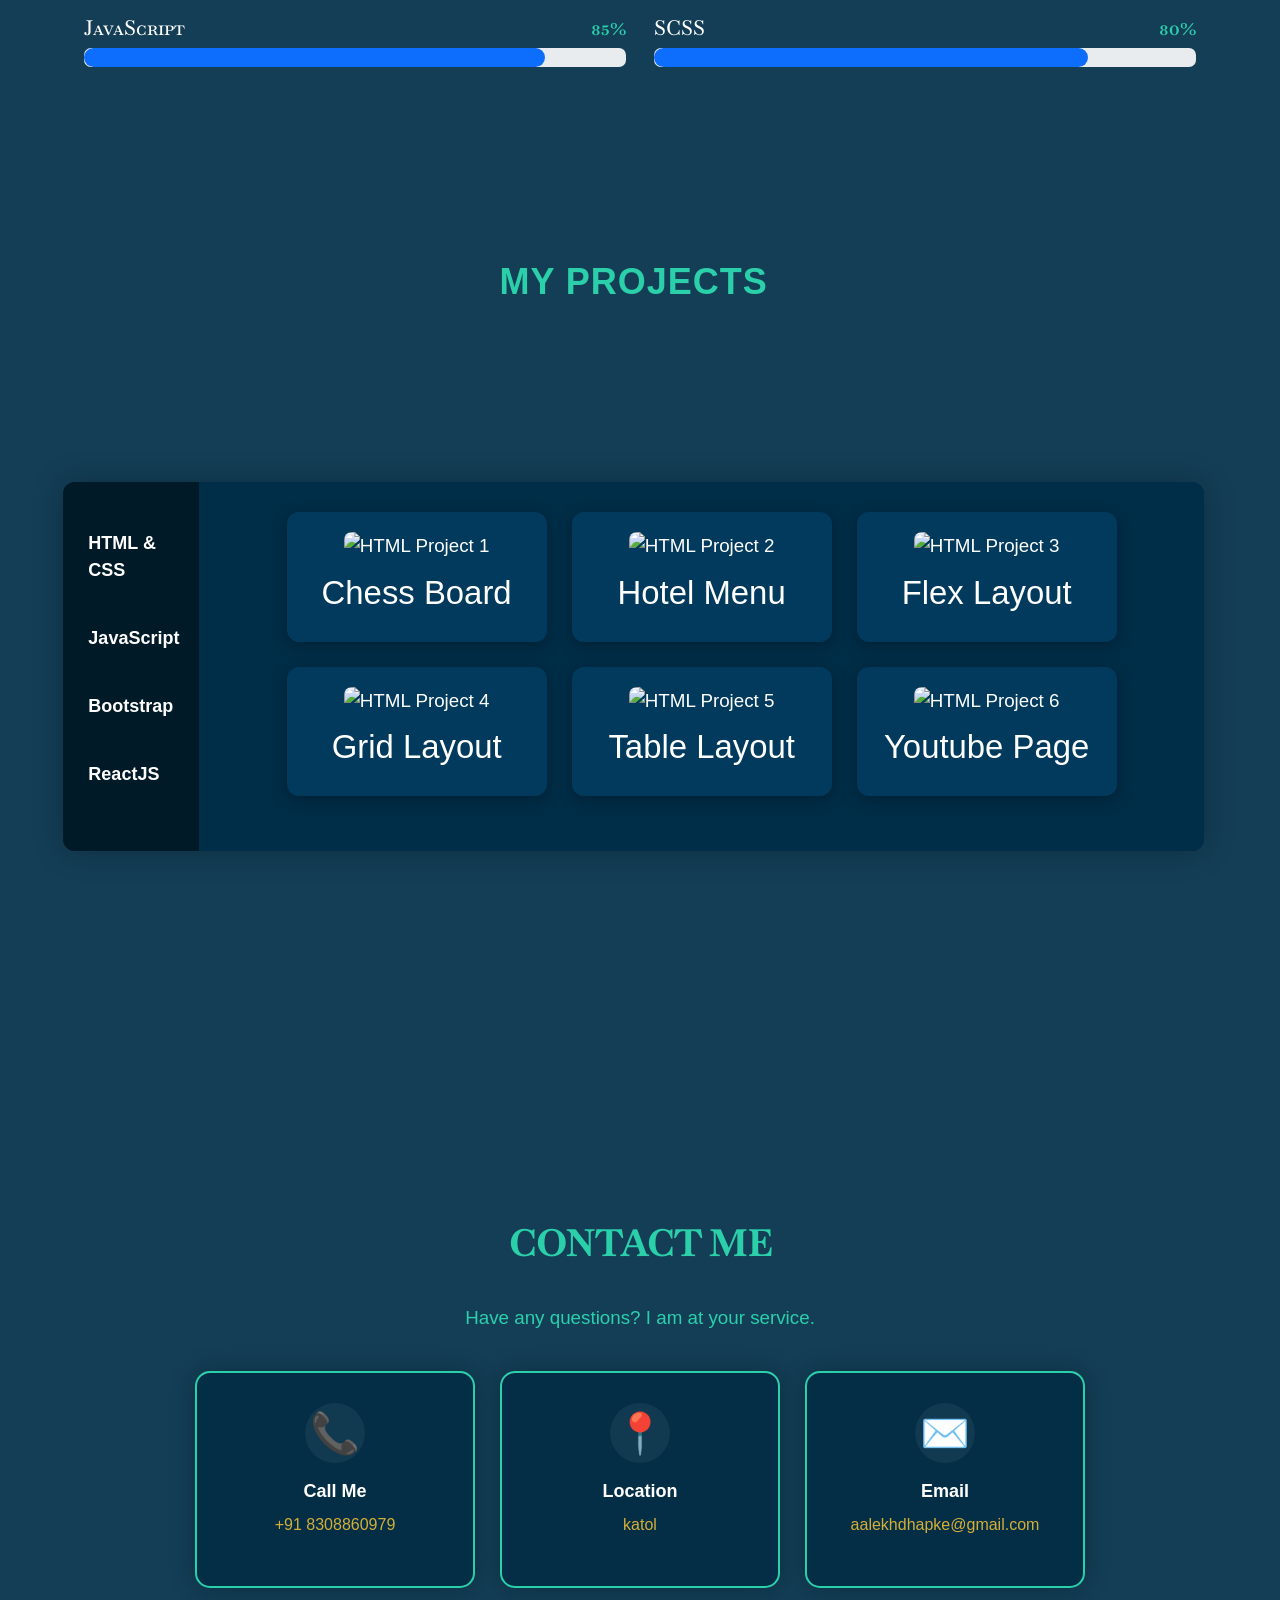
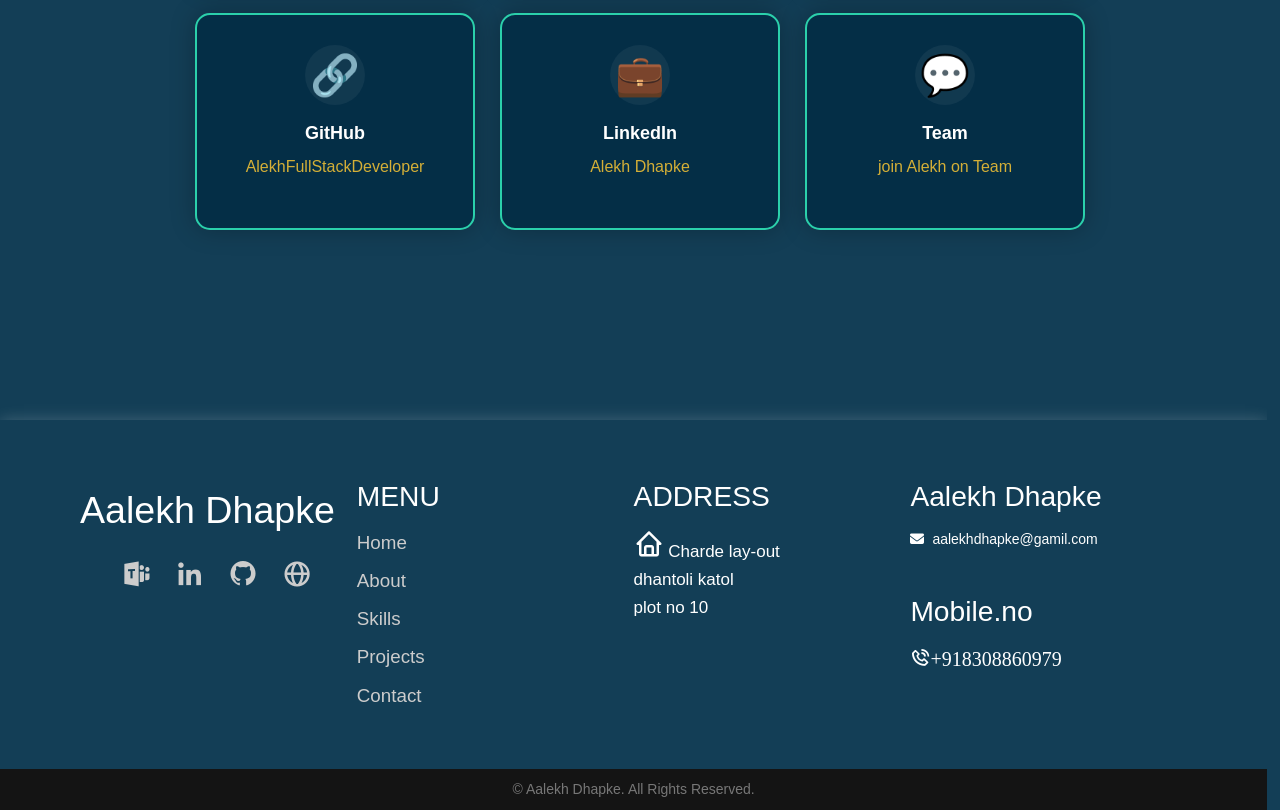
==== commit 8494770c: "Add files via upload" ====
--- a/portfolio/index.html
+++ b/portfolio/index.html
@@ -91,71 +91,58 @@
 
     <!-- Home Section -->
 
-    <section id="home" class="d-flex align-items-center">
-      <div class="container">
-        <div class="row align-items-center">
-          <br />
-          <!-- Text Content -->
-          <div class="col-md-6 text-white">
-            <h1>
-              Welcome to my <span style="color: #2bd0ab">Portfolio!</span>
-            </h1>
-
-            <p class="mt-4">
-              I am skilled in HTML, CSS, React.js, JavaScript, Node.js, and
-              Sass. I specialize in developing interactive, responsive, and
-              visually appealing user interfaces while ensuring seamless
-              functionality on both the front end and back end. I am passionate
-              about optimizing performance, enhancing user experience, and
-              implementing scalable solutions for web applications.
-            </p>
-
-            <div class="mt-4">
-              <a href="../portfolio/files/resume.html" class="btn btn-outline-primary">
-                <h5 class="mb-0">My Resume</h5>
-              </a>
-            </div>
-
-            <!-- Social Icons -->
-            <div class="mt-4">
-              <div class="social-icons d-flex gap-3">
-                <a
-                  href="https://join.skype.com/invite/qLNg1suzJAgg"
-                  target="_blank"
-                >
-                  <i class="bx bxl-microsoft-teams"></i>
-                </a>
-                <a
-                  href="https://www.linkedin.com/in/aalekh-dhapke-a2051a313"
-                  target="_blank"
-                >
-                  <i class="bx bxl-linkedin"></i>
-                </a>
-                <a href="https://github.com/dashboard" target="_blank">
-                  <i class="bx bxl-github"></i>
-                </a>
-                <a
-                  href="https://stackoverflow.com/users/26133585/aalekh-dhapke?tab=profile"
-                  target="_blank"
-                >
-                  <i class="bx bxl-stack-overflow"></i>
-                </a>
-              </div>
-            </div>
-          </div>
-          <!-- Image Content -->
-          <div class="col-md-6 text-center">
-            <div class="profile-image-wrapper">
-              <img
-                src="../portfolio/assets/images/prtfolioimg.JPG"
-                alt="Profile Image"
-              />
-            </div>
-          </div>
-        </div>
-      </div>
-    </section>
-
+    <div class="row align-items-center">
+      <!-- Image Content First (Left side) -->
+      <div class="col-md-6 text-center order-md-1 order-2">
+        <div class="profile-image-wrapper">
+          <img
+            src="./assets/images/prtfolioimg Background Removed.png"
+            alt="Profile Image"
+          />
+        </div>
+      </div>
+    
+      <!-- Text Content Second (Right side) -->
+      <div class="col-md-6 text-white order-md-2 order-1">
+        <h1>
+          Welcome to my <span style="color: #2bd0ab">Portfolio!</span>
+        </h1>
+    
+        <p class="mt-4">
+          I am skilled in HTML, CSS, React.js, JavaScript, Node.js, and
+          Sass. I specialize in developing interactive, responsive, and
+          visually appealing user interfaces while ensuring seamless
+          functionality on both the front end and back end. I am passionate
+          about optimizing performance, enhancing user experience, and
+          implementing scalable solutions for web applications.
+        </p>
+    
+        <div class="mt-4">
+          <a href="../portfolio/files/resume.html" class="btn btn-outline-primary">
+            <h5 class="mb-0">My Resume</h5>
+          </a>
+        </div>
+    
+        <!-- Social Icons -->
+        <div class="mt-4">
+          <div class="social-icons d-flex gap-3">
+            <a href="https://join.skype.com/invite/qLNg1suzJAgg" target="_blank">
+              <i class="bx bxl-microsoft-teams"></i>
+            </a>
+            <a href="https://www.linkedin.com/in/aalekh-dhapke-a2051a313" target="_blank">
+              <i class="bx bxl-linkedin"></i>
+            </a>
+            <a href="https://github.com/dashboard" target="_blank">
+              <i class="bx bxl-github"></i>
+            </a>
+            <a href="https://stackoverflow.com/users/26133585/aalekh-dhapke?tab=profile" target="_blank">
+              <i class="bx bxl-stack-overflow"></i>
+            </a>
+          </div>
+        </div>
+      </div>
+    </div>
+    
     <!-- </div> -->
 
     <!-- About Section -->
@@ -192,67 +179,69 @@
     </section>
     <!-- About Section End -->
     <!-- Skills Section -->
-    <section id="skill" class="d-flex align-items-center">
+    <section id="skill" class="d-flex align-items-center py-5">
       <div class="container">
-        <h2 class="text-center text-uppercase fw-bold" style="color: #2bd0ab">
-          My Skills
+        <h2 class="section-title text-center mb-5">
+          <span>What I Can Do</span>
+          <br />
+          <strong>Skills & Proficiencies</strong>
         </h2>
-
-        <div class="row mt-4">
-          <!-- Skill 1 -->
-          <div class="col-md-6 mb-3">
-            <h5>HTML <span class="float-end">99%</span></h5>
-            <div class="progress">
-              <div class="progress-bar bg-success" style="width: 99%"></div>
-            </div>
-          </div>
-
-          <!-- Skill 2 -->
-          <div class="col-md-6 mb-3">
-            <h5>CSS <span class="float-end">98%</span></h5>
-            <div class="progress">
-              <div class="progress-bar bg-info" style="width: 98%"></div>
-            </div>
-          </div>
-
-          <!-- Skill 3 -->
-          <div class="col-md-6 mb-3">
-            <h5>JavaScript <span class="float-end">93%</span></h5>
-            <div class="progress">
-              <div class="progress-bar bg-warning" style="width: 93%"></div>
-            </div>
-          </div>
-
-          <!-- Skill 4 -->
-          <div class="col-md-6 mb-3">
-            <h5>React.js <span class="float-end">89%</span></h5>
-            <div class="progress">
-              <div class="progress-bar bg-danger" style="width: 89%"></div>
-            </div>
-          </div>
-
-          <!-- Skill 5 -->
-          <div class="col-md-6 mb-3">
-            <h5>Node.js <span class="float-end">85%</span></h5>
-            <div class="progress">
-              <div class="progress-bar bg-primary" style="width: 85%"></div>
-            </div>
-          </div>
-
-          <!-- Skill 6 -->
-          <div class="col-md-6 mb-3">
-            <h5>SCSS <span class="float-end">80%</span></h5>
-            <div class="progress">
-              <div class="progress-bar bg-secondary" style="width: 80%"></div>
+    
+        <div class="row">
+          <!-- Frontend and Backend Skills Together -->
+          <div class="col-md-6 mb-4">
+            <div class="skill-item mb-4">
+              <p>HTML <span class="skill-percentage">97%</span></p>
+              <div class="progress">
+                <div class="progress-bar" style="width: 97%"></div>
+              </div>
+            </div>
+    
+            <div class="skill-item mb-4">
+              <p>CSS <span class="skill-percentage">93%</span></p>
+              <div class="progress">
+                <div class="progress-bar" style="width: 93%"></div>
+              </div>
+            </div>
+    
+            <div class="skill-item mb-4">
+              <p>JavaScript <span class="skill-percentage">85%</span></p>
+              <div class="progress">
+                <div class="progress-bar" style="width: 85%"></div>
+              </div>
+            </div>
+          </div>
+    
+          <div class="col-md-6 mb-4">
+            <div class="skill-item mb-4">
+              <p>React.js <span class="skill-percentage">88%</span></p>
+              <div class="progress">
+                <div class="progress-bar" style="width: 88%"></div>
+              </div>
+            </div>
+    
+            <div class="skill-item mb-4">
+              <p>Node.js <span class="skill-percentage">85%</span></p>
+              <div class="progress">
+                <div class="progress-bar" style="width: 85%"></div>
+              </div>
+            </div>
+                
+            <div class="skill-item mb-4">
+              <p>SCSS <span class="skill-percentage">80%</span></p>
+              <div class="progress">
+                <div class="progress-bar" style="width: 80%"></div>
+              </div>
             </div>
           </div>
         </div>
       </div>
     </section>
+    
     <!-- Projects Section -->
     <section id="projects" class="project-tab-section">
       <h2 class="text-center text-uppercase" style="color: #2bd0ab">
-        My Projects
+        My projects
       </h2>
       <div class="tab-container">
         <!-- Radio Buttons -->
@@ -597,4 +586,4 @@
       </footer>
     </div>
   </body>
-</html>
+</html>
--- a/portfolio/files/style.css
+++ b/portfolio/files/style.css
@@ -2,11 +2,9 @@
 body {
   width: 99vw;
   overflow-x: hidden;
-}
-
-section {
-  width: 99vw;
-}
+  font-size: 18.8px;
+}
+
 .container,
 .wrapper {
   max-width: 99vw;
@@ -17,7 +15,6 @@
   scroll-behavior: smooth;
 }
 .body {
-  /* background-color: #000000db; */
   background: #002f49ec;
   color: #fff;
   margin: 0;
@@ -28,6 +25,7 @@
 }
 
 section {
+  font-size: 18.8px;
   display: flex;
   align-items: center;
   justify-content: center;
@@ -39,7 +37,6 @@
   box-sizing: border-box;
 }
 
-
 /* Navbar  */
 .navbar {
   background: #002e47;
@@ -84,7 +81,6 @@
 }
 
 /* Home Section */
-
 #home h1 {
   font-size: 3rem;
   font-weight: bold;
@@ -122,39 +118,24 @@
   color: #fff;
 }
 
-
-/* image */
-
-.profile-image-wrapper img {
-  max-width: 100%;
-  border-radius: 50%;
-  border: 4px solid #2bd0ab;
-  box-shadow: 0 0 20px #2bd0ab66;
-  transition: transform 0.3s ease;
-}
-
-
+/* Profile Image */
 .profile-image-wrapper img {
   width: 100%;
   max-width: 350px;
-  height: 70vh;
-  border: 4px solid #2bd0ab;
+  height: 80vh;
   border-radius: 12px;
   object-fit: cover;
-  box-shadow: 0 8px 24px rgba(0, 0, 0, 0.2);
-  transition: transform 0.3s ease, box-shadow 0.3s ease;
-  margin-top: 7%;
+  transition: transform 0.3s ease;
 }
 
 @media (max-width: 768px) {
   .profile-image-wrapper img {
-    max-width: 80vw;
-    border-width: 3px;
-  }
-}
-
-/* social icon */
-
+    width: 60vw;
+    height: auto;
+  }
+}
+
+/* Social Icons */
 .social-icons {
   justify-content: center;
   margin-left: 15%;
@@ -173,50 +154,16 @@
   transform: scale(1.2);
 }
 
-/* Responsive adjustments */
-@media (max-width: 768px) {
+/* Responsive Social Icons */
+@media (max-width: 768px), (max-width: 600px), (max-width: 404px) {
   .social-icons {
     margin-left: 0;
     justify-content: center;
     margin-top: -8%;
-
-  }}
-  @media (max-width: 404px) {
-    .social-icons {
-      margin-left: 0;
-      justify-content: center;
-      margin-top: -8%;
-  
-    }
-  }
-  @media (max-width: 600px) {
-    .social-icons {
-      margin-left: 0;
-      justify-content: center;
-      margin-top: -8%;
-  
-    }
-  }
-
-
-/* Stack icons in mobile view */
-@media (max-width: 768px) {
-  #home {
-    text-align: center;
-  }
-
-  .social-icons {
-    justify-content: center;
-    flex-wrap: wrap;
-  }
-
-  .profile-image-wrapper img {
-    width: 60vw;
-    height: auto;
-  }
-}
+  }
+}
+
 /* About Section */
-
 #about h2 {
   font-size: 36px;
   font-weight: bold;
@@ -224,7 +171,7 @@
 }
 
 #about p {
-  font-size: 18px;
+  font-size: 18.8px;
   line-height: 1.8;
   margin-bottom: 20px;
 }
@@ -244,6 +191,19 @@
   width: 100%;
   border-radius: 10px;
 }
+
+
+
+
+
+
+
+
+
+
+
+
+
 
 /* Projects Section */
 .project-card {
@@ -345,6 +305,64 @@
   justify-content: center;
   gap: 25px;
 }
+/* skills section */ 
+
+/* Skills Section */
+
+.skill-item p {
+  margin: 0 0 5px 0;
+  font-weight: 500;
+  display: flex;
+  justify-content: space-between;
+  align-items: center; /* 🛠️ This will fix vertical alignment */
+  font-size: 1.1rem;
+}
+
+.section-title {
+  font-size: 2.5rem;
+  font-weight: bold;
+  color: #2bd0ab;
+}
+
+.section-title span {
+  font-size: 1rem;
+  text-transform: uppercase;
+  letter-spacing: 2px;
+}
+
+.skill-item p {
+  margin: 0 0 5px 0;
+  font-weight: 500;
+  display: flex;
+  justify-content: space-between;
+  align-items: center;
+}
+
+.skill-percentage {
+  font-weight: 600;
+  color: #2bd0ab;
+}
+
+.progress {
+  height: 10px;
+  border-radius: 10px;
+  overflow: hidden;
+}
+
+.progress-bar {
+  background-color: #2bd0ab;
+  height: 100%;
+  transition: width 0.6s ease;
+  border-radius: 10px;
+}
+
+/* Responsive Adjustments */
+@media (max-width: 768px) {
+  #skill .row {
+    flex-direction: column;
+  }
+}
+
 
 /* Project Card */
 
@@ -408,7 +426,7 @@
 
   .tab-sidebar {
     flex-direction: row;
-    width: 100%;
+    
     justify-content: space-around;
     padding: 10px 0;
   }
